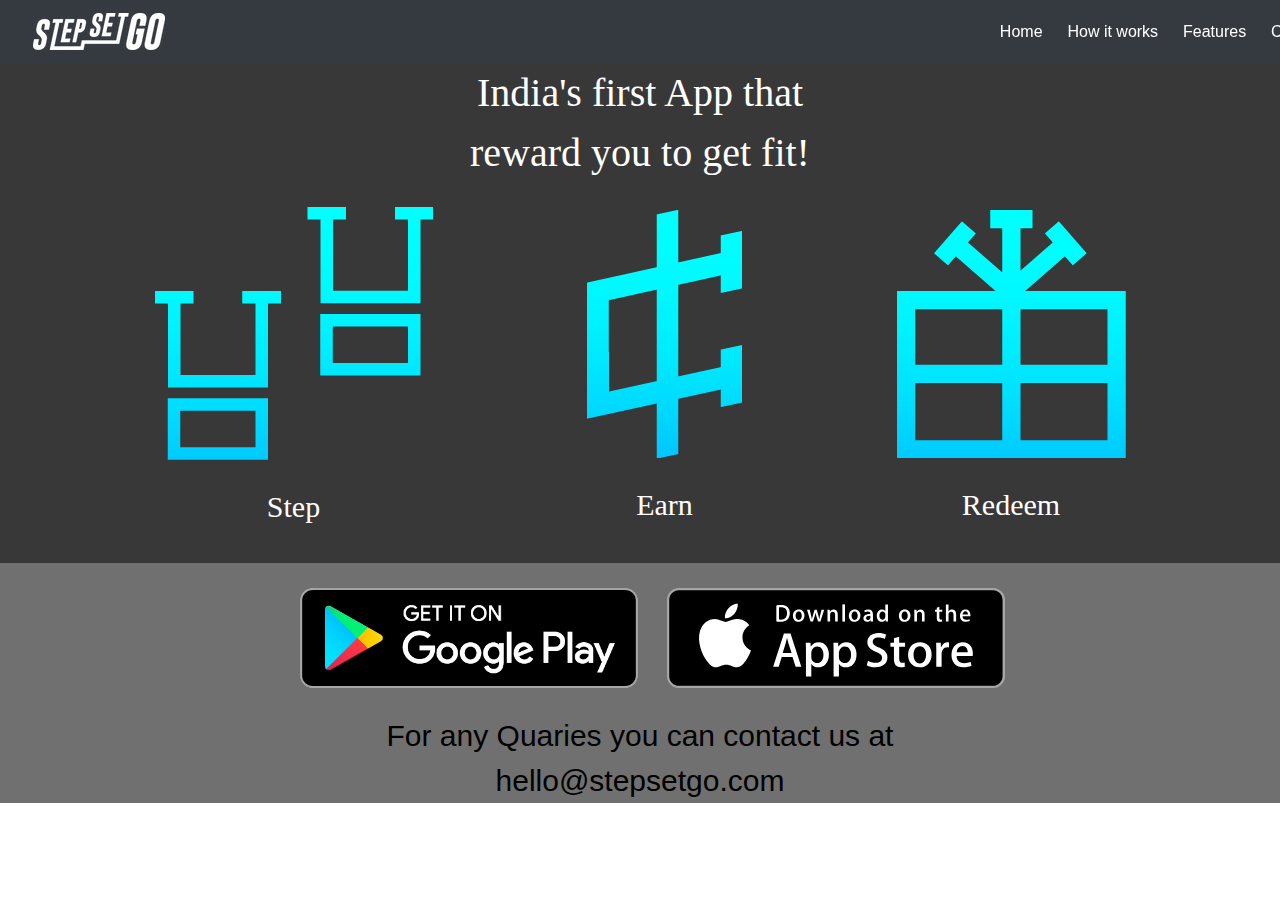
==== index.html @ 2bcd4f8f "a" ====
<!doctype html>
<html lang="en">
  <head>
    <!-- Required meta tags -->
    <meta charset="utf-8">
    <meta name="viewport" content="width=device-width, initial-scale=1, shrink-to-fit=no">

    <!-- Bootstrap CSS -->
    <link rel="stylesheet" href="https://maxcdn.bootstrapcdn.com/bootstrap/4.0.0/css/bootstrap.min.css" integrity="sha384-Gn5384xqQ1aoWXA+058RXPxPg6fy4IWvTNh0E263XmFcJlSAwiGgFAW/dAiS6JXm" crossorigin="anonymous">
    <link rel="shortcut icon" type="image/png" href="https://www.stepsetgo.com/images/ssg-rel-icon.png">
    <!--link to style sheet -->
    <link rel="stylesheet" href="style.css">  
    <title>Step Set Go!!</title>
  </head>
  <body>
  <!-- <div class="container"> -->
    
    
    <!-- navbar start -->
    <nav class="navbar sticky-top navbar-expand-lg navbar-dark bg-dark">
      
        <a class="navbar-brand" href="index.html">
          &nbsp;&nbsp;
          <img src="ssg logo.png" alt="">
        </a>

        <!-- <button class="navbar-toggler" type="button" data-toggle="collapse" data-target="#navbarSupportedContent" aria-controls="navbarSupportedContent" aria-expanded="false" aria-label="Toggle navigation">
          <span class="navbar-toggler-icon"></span>
        </button> -->

        <!-- <div class="collapse navbar-collapse" id="navbarSupportedContent"> -->
        <div class="nav-links">
          <ul class="navbar-nav mr-auto">
            <li class="nav-item active">
              <a class="nav-link" href="#">Home&nbsp;&nbsp; <span class="sr-only">(current)</span></a>
            </li>
            <li class="nav-item active">
                <a class="nav-link" href="#">How it works&nbsp;&nbsp; <span class="sr-only">(current)</span></a>
            </li>
            <li class="nav-item active">
              <a class="nav-link" href="#">Features&nbsp;&nbsp; <span class="sr-only">(current)</span></a>
            </li>
            <li class="nav-item active">
              <a class="nav-link" href="#">Contact&nbsp;&nbsp; <span class="sr-only">(current)</span></a>
            </li>
          </ul>
        </div>
    </nav>
     <!-- navbar end  -->
     <div class="body">
      <center class="txt">
        India's first App that <br>
        reward you to get fit!<br>   
       </center>
       <!-- <ul>
         <li>
          <img src="steps.png" alt="">Step<br>
         </li>
         <li>
          <img src="coins.png" alt="">Earn<br>
         </li>
         <li>
          <img src="rewards.png" alt="">Redeem<br>
         </li>
       </ul> -->
      <br>
       <div class="base">
        <div>
          <img src="steps.png" alt=""><br><br>  
          <center class="icons">Step</center>
        </div>
        <div>
          <img src="coins.png" alt=""><br><br>
          <center class="icons">Earn</center>
        </div>
        <div>
          <img src="rewards.png" alt=""><br><br>
          <center class="icons">Redeem</center>
        </div>
       </div>
       
       
       


     </div>
    <!-- footer begins-->
     <footer>
       <center>
       <div class="footer">
        <a href="https://play.google.com/store/apps/details?id=com.pepkit.ssg&hl=en_IN" target="_blank" > 
          <img src="googleplay.png" alt="google playstore" class="fotter-img1">
        </a>

        <a href="https://apps.apple.com/in/app/stepsetgo/id1434541801" target="_blank" >
          <img src="iosstore.svg" alt="IOS app store" class="fotter-img2">
        </a>
       </div>
      <!-- </center> -->
       <div class="footer-txt">
        For any Quaries you can contact us at <br>
        hello@stepsetgo.com<br>  
        </div> 
       </center>
   </footer>
     <!-- footer ends-->

     
    <!-- Optional JavaScript -->
    <!-- jQuery first, then Popper.js, then Bootstrap JS -->
    <script src="https://code.jquery.com/jquery-3.2.1.slim.min.js" integrity="sha384-KJ3o2DKtIkvYIK3UENzmM7KCkRr/rE9/Qpg6aAZGJwFDMVNA/GpGFF93hXpG5KkN" crossorigin="anonymous"></script>
    <script src="https://cdnjs.cloudflare.com/ajax/libs/popper.js/1.12.9/umd/popper.min.js" integrity="sha384-ApNbgh9B+Y1QKtv3Rn7W3mgPxhU9K/ScQsAP7hUibX39j7fakFPskvXusvfa0b4Q" crossorigin="anonymous"></script>
    <script src="https://maxcdn.bootstrapcdn.com/bootstrap/4.0.0/js/bootstrap.min.js" integrity="sha384-JZR6Spejh4U02d8jOt6vLEHfe/JQGiRRSQQxSfFWpi1MquVdAyjUar5+76PVCmYl" crossorigin="anonymous"></script>
  <!-- </div>   -->
  </body>
</html>
---- style.css ----
body{
    height:100%;
    width:100%;
}
.nav-links{
    position: relative;
    left:65%;
}
footer{
    background-color: #707070;
    
}
.fotter-img1{
    height:150px;;
}
.fotter-img2{
    height:100px;
}
.footer-txt{
    font-size: 30px;
    color: black;
}
.body{
    background-color:#383838;
    height:500px;
}
.txt{
    color:white;
    font-size: 40px;
    font-family: 'Noto Serif', serif;
}
.base{
    flex-direction: row;
    display: flex;
    justify-content: space-evenly;
    align-items: center;
}
.icons{
    font-size: 30px;
    color:white;
    font-family: 'Noto Serif', serif;

}
@media(max-width:500px)
{
    .nav-links{
        position: relative;
        left:70%;
    }
}
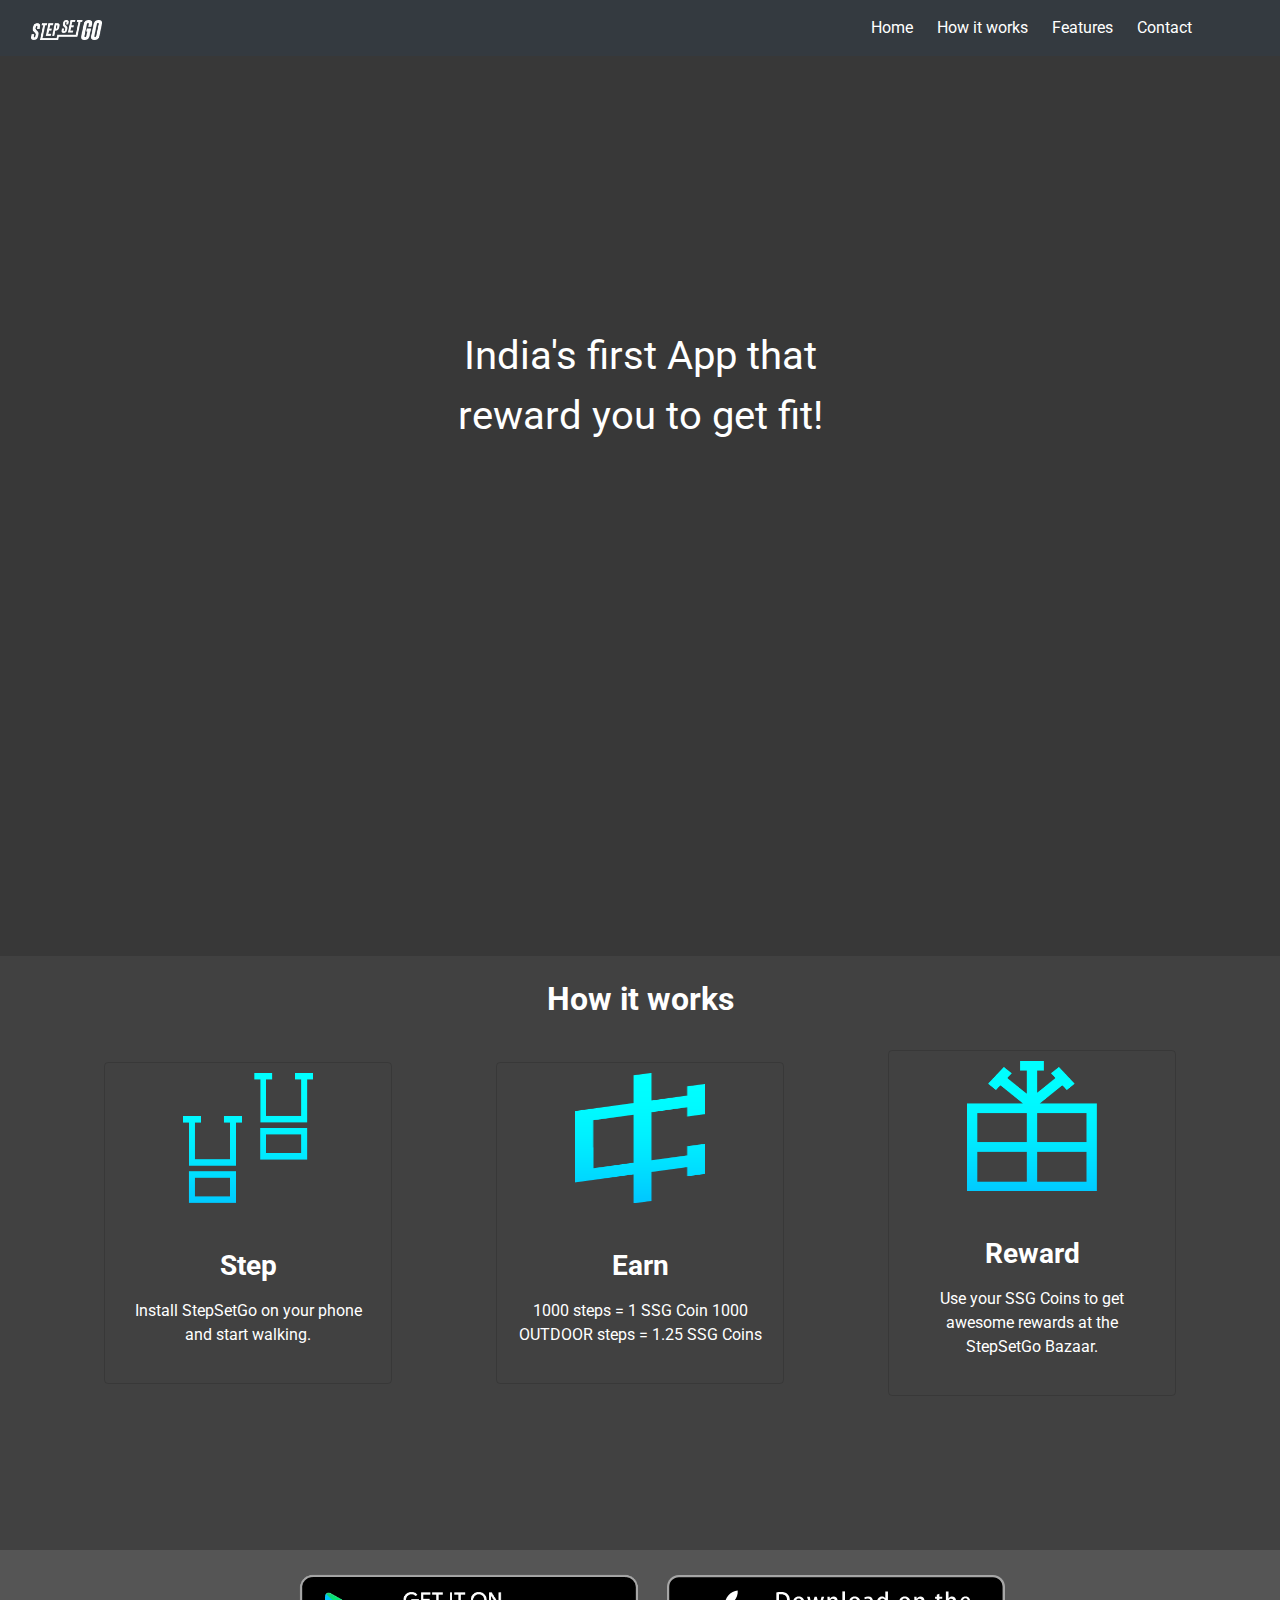
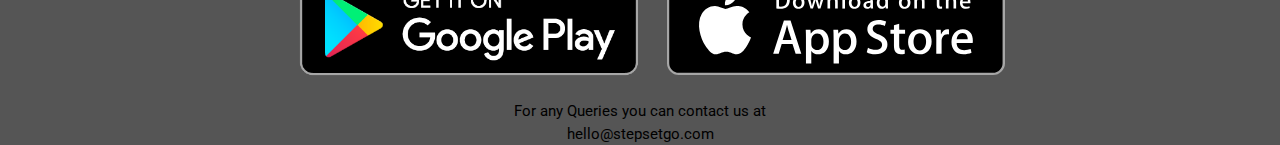
==== commit 42e1a47c: "2nd" ====
--- a/index.html
+++ b/index.html
@@ -9,7 +9,9 @@
     <link rel="stylesheet" href="https://maxcdn.bootstrapcdn.com/bootstrap/4.0.0/css/bootstrap.min.css" integrity="sha384-Gn5384xqQ1aoWXA+058RXPxPg6fy4IWvTNh0E263XmFcJlSAwiGgFAW/dAiS6JXm" crossorigin="anonymous">
     <link rel="shortcut icon" type="image/png" href="https://www.stepsetgo.com/images/ssg-rel-icon.png">
     <!--link to style sheet -->
-    <link rel="stylesheet" href="style.css">  
+    <link rel="stylesheet" href="style.css">
+    <!-- Google-font-stylesheet -->
+    <link href="https://fonts.googleapis.com/css?family=Roboto&display=swap" rel="stylesheet">
     <title>Step Set Go!!</title>
   </head>
   <body>
@@ -21,21 +23,21 @@
       
         <a class="navbar-brand" href="index.html">
           &nbsp;&nbsp;
-          <img src="ssg logo.png" alt="">
+          <img src="ssg logo.png" alt="LOGO" id="logo">
         </a>
 
-        <!-- <button class="navbar-toggler" type="button" data-toggle="collapse" data-target="#navbarSupportedContent" aria-controls="navbarSupportedContent" aria-expanded="false" aria-label="Toggle navigation">
+         <button class="navbar-toggler" type="button" data-toggle="collapse" data-target="#navbarSupportedContent" aria-controls="navbarSupportedContent" aria-expanded="false" aria-label="Toggle navigation">
           <span class="navbar-toggler-icon"></span>
-        </button> -->
+        </button>
 
-        <!-- <div class="collapse navbar-collapse" id="navbarSupportedContent"> -->
+        <div class="collapse navbar-collapse" id="navbarSupportedContent">
         <div class="nav-links">
           <ul class="navbar-nav mr-auto">
             <li class="nav-item active">
               <a class="nav-link" href="#">Home&nbsp;&nbsp; <span class="sr-only">(current)</span></a>
             </li>
             <li class="nav-item active">
-                <a class="nav-link" href="#">How it works&nbsp;&nbsp; <span class="sr-only">(current)</span></a>
+                <a class="nav-link" href="#abody">How it works&nbsp;&nbsp; <span class="sr-only">(current)</span></a>
             </li>
             <li class="nav-item active">
               <a class="nav-link" href="#">Features&nbsp;&nbsp; <span class="sr-only">(current)</span></a>
@@ -47,47 +49,50 @@
         </div>
     </nav>
      <!-- navbar end  -->
-     <div class="body">
-      <center class="txt">
+     <!-- prebody starts -->
+     <div class="prebody">
+       <center class="txt">
         India's first App that <br>
         reward you to get fit!<br>   
        </center>
-       <!-- <ul>
-         <li>
-          <img src="steps.png" alt="">Step<br>
-         </li>
-         <li>
-          <img src="coins.png" alt="">Earn<br>
-         </li>
-         <li>
-          <img src="rewards.png" alt="">Redeem<br>
-         </li>
-       </ul> -->
+     </div>
+     <!-- prebody ends -->
+     <div id="abody"></div>
+     <!-- start-how it works  -->
+     <div class="body" id="body">
+      <br>
+      <div class="howit"><center><h2><b>How it works</b></h2></center></div>
       <br>
        <div class="base">
-        <div>
-          <img src="steps.png" alt=""><br><br>  
-          <center class="icons">Step</center>
+        <div class="card text-white bg-transparent mb-3" style="width: 18rem;">
+          <img class="card-img-top" src="steps.png" alt="Card image cap">
+          <div class="card-body">
+            <p class="card-text"><center><h3><b>Step</b></h3></center></p>
+            <p class="card-text"><center>Install StepSetGo on your phone and start walking.</center></p>
+          </div>
         </div>
-        <div>
-          <img src="coins.png" alt=""><br><br>
-          <center class="icons">Earn</center>
+        <div class="card text-white bg-transparent mb-3" style="width: 18rem;">
+          <img class="card-img-top" src="coins.png" alt="Card image cap">
+          <div class="card-body">
+            <p class="card-text"><center><h3><b>Earn</b></h3></center></p>
+            <p class="card-text"><center>1000 steps = 1 SSG Coin
+              1000 OUTDOOR steps = 1.25 SSG Coins</center></p>
+          </div>
         </div>
-        <div>
-          <img src="rewards.png" alt=""><br><br>
-          <center class="icons">Redeem</center>
+        <div class="card text-white bg-transparent mb-3" style="width: 18rem;">
+          <img class="card-img-top" src="rewards.png" alt="Card image cap">
+          <div class="card-body">
+            <p class="card-text"><center><h3><b>Reward</b></center></p>
+            <p class="card-text"><center>Use your SSG Coins to get awesome rewards at the StepSetGo Bazaar.</center></p>
+          </div>
         </div>
        </div>
-       
-       
-       
-
-
-     </div>
+    </div>
+    <!-- end how it works -->
     <!-- footer begins-->
-     <footer>
-       <center>
-       <div class="footer">
+     <div class="footer">
+      <center>
+      <div class="footer">
         <a href="https://play.google.com/store/apps/details?id=com.pepkit.ssg&hl=en_IN" target="_blank" > 
           <img src="googleplay.png" alt="google playstore" class="fotter-img1">
         </a>
@@ -95,14 +100,13 @@
         <a href="https://apps.apple.com/in/app/stepsetgo/id1434541801" target="_blank" >
           <img src="iosstore.svg" alt="IOS app store" class="fotter-img2">
         </a>
-       </div>
-      <!-- </center> -->
-       <div class="footer-txt">
-        For any Quaries you can contact us at <br>
+      </div>
+      <div class="footer-txt">
+        For any Queries you can contact us at <br>
         hello@stepsetgo.com<br>  
-        </div> 
-       </center>
-   </footer>
+      </div> 
+      </center>
+    </div>
      <!-- footer ends-->
 
      
@@ -110,7 +114,6 @@
     <!-- jQuery first, then Popper.js, then Bootstrap JS -->
     <script src="https://code.jquery.com/jquery-3.2.1.slim.min.js" integrity="sha384-KJ3o2DKtIkvYIK3UENzmM7KCkRr/rE9/Qpg6aAZGJwFDMVNA/GpGFF93hXpG5KkN" crossorigin="anonymous"></script>
     <script src="https://cdnjs.cloudflare.com/ajax/libs/popper.js/1.12.9/umd/popper.min.js" integrity="sha384-ApNbgh9B+Y1QKtv3Rn7W3mgPxhU9K/ScQsAP7hUibX39j7fakFPskvXusvfa0b4Q" crossorigin="anonymous"></script>
-    <script src="https://maxcdn.bootstrapcdn.com/bootstrap/4.0.0/js/bootstrap.min.js" integrity="sha384-JZR6Spejh4U02d8jOt6vLEHfe/JQGiRRSQQxSfFWpi1MquVdAyjUar5+76PVCmYl" crossorigin="anonymous"></script>
-  <!-- </div>   -->
+    <script src="https://maxcdn.bootstrapcdn.com/bootstrap/4.0.0/js/bootstrap.min.js" integrity="sha384-JZR6Spejh4U02d8jOt6vLEHfe/JQGiRRSQQxSfFWpi1MquVdAyjUar5+76PVCmYl"   crossorigin="anonymous"></script>
   </body>
-</html>+</html>
--- a/style.css
+++ b/style.css
@@ -6,28 +6,35 @@
     position: relative;
     left:65%;
 }
-footer{
-    background-color: #707070;
-    
+.footer{
+    background-color: #555555;
+        
 }
 .fotter-img1{
-    height:150px;;
+    height:150px;
 }
 .fotter-img2{
     height:100px;
 }
 .footer-txt{
-    font-size: 30px;
+    font-size: 15px;
     color: black;
+    background-color: #555555;
+}
+.prebody{
+    background-color:#383838;
+    height: 100vh;
 }
 .body{
-    background-color:#383838;
-    height:500px;
-}
+    background-color:#414141;
+    height:66vh;
+    }
 .txt{
+    position: relative;
+    top: 30vh;
     color:white;
     font-size: 40px;
-    font-family: 'Noto Serif', serif;
+    font-family: 'Roboto', sans-serif;
 }
 .base{
     flex-direction: row;
@@ -35,11 +42,9 @@
     justify-content: space-evenly;
     align-items: center;
 }
-.icons{
-    font-size: 30px;
+
+.howit{
     color:white;
-    font-family: 'Noto Serif', serif;
-
 }
 @media(max-width:500px)
 {
@@ -47,4 +52,17 @@
         position: relative;
         left:70%;
     }
-} +}.card-img-top{
+    width: 150px;
+    height: 150px;
+    padding: 10px;
+    align-self: center;
+}
+.card-text{
+    font-family: inherit;
+    font-size: 20px;
+}
+#logo{
+    width: auto;
+    height: 20px;
+}